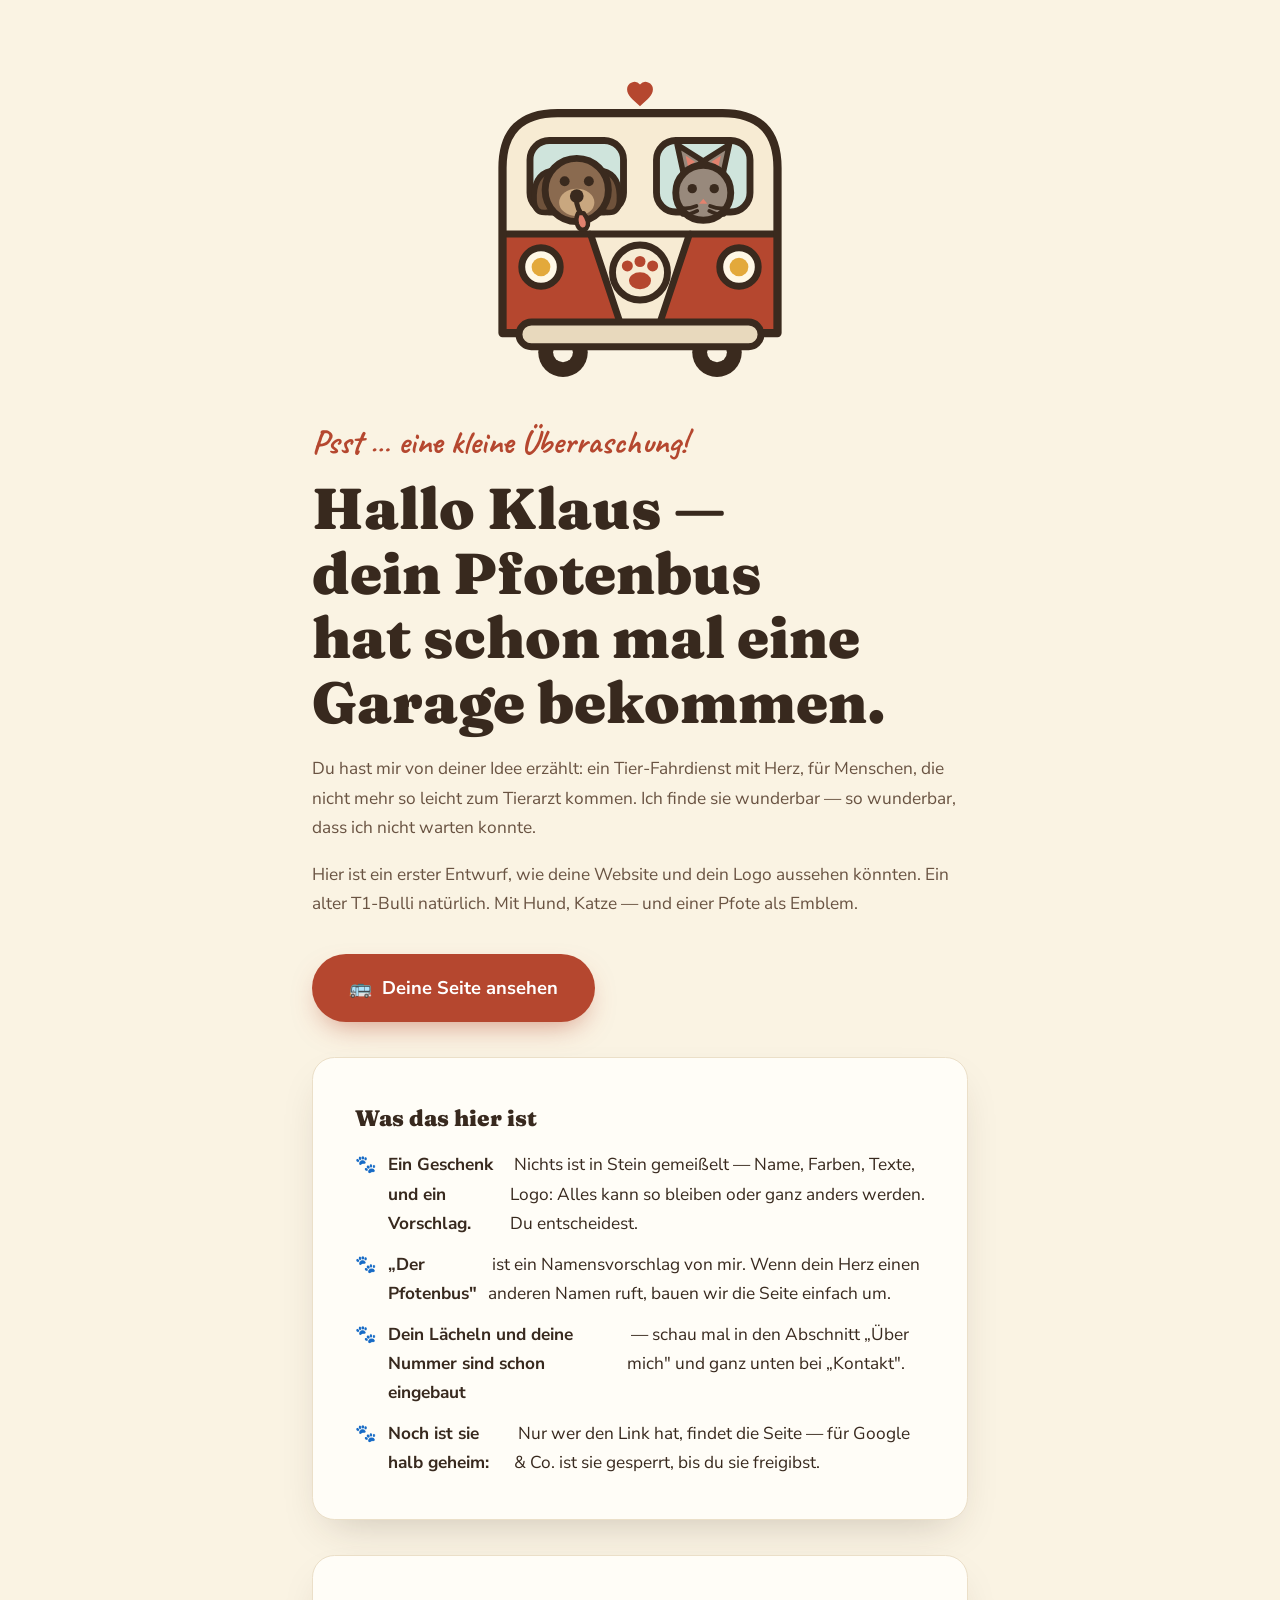
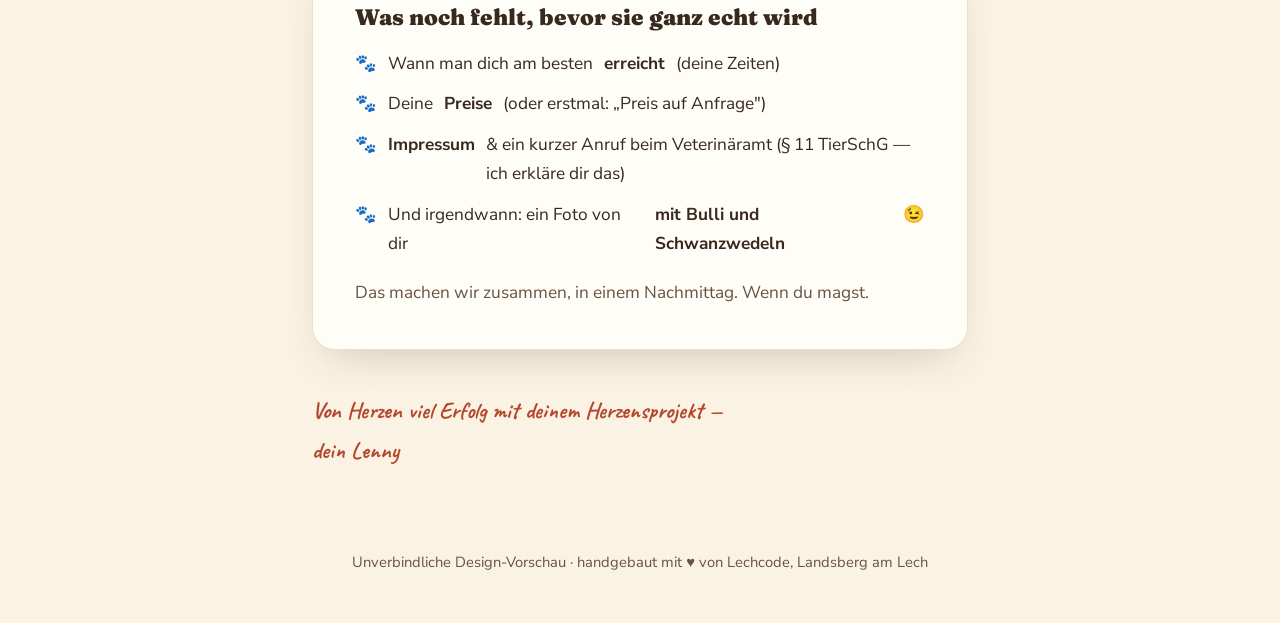
==== vorschau.html @ a1012884 "Der Pfotenbus — Design-Vorschau für Klaus (Geschenk) Tier-Fahrdienst & Betreuung, Niederstotzingen. " ====
<!DOCTYPE html>
<!-- Enthüllungsseite: persönliches Geschenk von Lenny an Klaus (Du-Form, bewusst ohne Verkaufs-Teil) -->
<html lang="de">
<head>
<meta charset="UTF-8">
<meta name="viewport" content="width=device-width, initial-scale=1.0">
<meta name="robots" content="noindex, nofollow">
<title>Eine Überraschung für Klaus 🚌</title>
<meta name="theme-color" content="#B5472F">
<link rel="icon" href="data:image/svg+xml,%3Csvg xmlns='http://www.w3.org/2000/svg' viewBox='0 0 64 64'%3E%3Crect width='64' height='64' rx='14' fill='%23B5472F'/%3E%3Cpath d='M10 31 V21 q0-9 9-9 h26 q9 0 9 9 v10 z' fill='%23FAF3E3'/%3E%3Ccircle cx='18' cy='39' r='5' fill='%23FAF3E3'/%3E%3Ccircle cx='46' cy='39' r='5' fill='%23FAF3E3'/%3E%3C/svg%3E">
<link rel="stylesheet" href="assets/fonts.css">
<style>
:root{--creme:#FAF3E3;--hell:#FFFDF7;--tinte:#38291E;--tinte-soft:#695342;--bulli:#B5472F;--bulli-tief:#93351F;--honig:#E3A93B;--linie:#EBDFC8;--ease:cubic-bezier(.22,.8,.3,1)}
*{margin:0;padding:0;box-sizing:border-box}
body{font-family:'Nunito',-apple-system,sans-serif;background:var(--creme);color:var(--tinte);line-height:1.7;font-size:1.08rem}
.wrap{max-width:720px;margin:0 auto;padding:clamp(2.5rem,8vw,5rem) clamp(1.2rem,5vw,2rem)}
.hand{font-family:'Caveat',cursive;font-size:clamp(1.5rem,1.2rem + 1.6vw,2.1rem);color:var(--bulli)}
h1{font-family:'Fraunces',Georgia,serif;font-weight:900;font-size:clamp(2.2rem,1.6rem + 3.4vw,3.6rem);line-height:1.12;margin:.4rem 0 1.2rem;text-wrap:balance}
p{color:var(--tinte-soft)}
p+p{margin-top:1em}
.card{background:var(--hell);border:1px solid var(--linie);border-radius:1.4rem;box-shadow:0 18px 44px -18px rgba(56,41,30,.25);padding:clamp(1.6rem,5vw,2.6rem);margin-top:2.2rem}
.card h2{font-family:'Fraunces',Georgia,serif;font-size:1.4rem;margin-bottom:.8rem}
.card ul{list-style:none;display:grid;gap:.7rem}
.card li{display:flex;gap:.7rem;align-items:start}
.card li::before{content:"🐾";flex:none}
.btn{display:inline-flex;align-items:center;gap:.6em;background:var(--bulli);color:#fff;font-weight:700;font-size:1.15rem;text-decoration:none;border-radius:99px;padding:1em 2em;margin-top:2.2rem;box-shadow:0 12px 28px -10px rgba(181,71,47,.55);transition:transform .25s var(--ease),background .25s}
.btn:hover{background:var(--bulli-tief);transform:translateY(-2px)}
.ps{margin-top:2.6rem;font-size:.98rem}
.ps .hand{font-size:1.45rem}
svg.bus{display:block;width:min(330px,75vw);margin:0 auto 1.6rem}
:focus-visible{outline:3px solid var(--bulli);outline-offset:3px;border-radius:6px}
footer{text-align:center;padding:0 1.2rem 3rem;font-size:.92rem;color:var(--tinte-soft)}
</style>
</head>
<body>
<main class="wrap">
  <svg class="bus" viewBox="0 0 120 112" role="img" aria-label="Logo-Entwurf: alter Bulli, aus dem ein Hund und eine Katze schauen">
    <path d="M60 9.5 c-2.7-2.3-4.7-3.9-4.7-6.1 a2.7 2.7 0 0 1 4.7-1.8 a2.7 2.7 0 0 1 4.7 1.8 c0 2.2-2 3.8-4.7 6.1z" fill="#B5472F"/>
    <circle cx="32" cy="99" r="9" fill="#3A2A1E"/><circle cx="32" cy="99" r="3.6" fill="#FAF3E3"/>
    <circle cx="88" cy="99" r="9" fill="#3A2A1E"/><circle cx="88" cy="99" r="3.6" fill="#FAF3E3"/>
    <path d="M10 92 V32 Q10 12 30 12 H90 Q110 12 110 32 V92 Z" fill="#B5472F"/>
    <path d="M10 56 V32 Q10 12 30 12 H90 Q110 12 110 32 V56 Z" fill="#F7EBD3"/>
    <path d="M10 56 H42 M78 56 H110" stroke="#3A2A1E" stroke-width="2.5"/>
    <path d="M42 56 H78 L66 92 H54 Z" fill="#F7EBD3" stroke="#3A2A1E" stroke-width="2.5" stroke-linejoin="round"/>
    <rect x="20" y="22" width="34" height="26" rx="7" fill="#CFE4DC" stroke="#3A2A1E" stroke-width="2.5"/>
    <rect x="66" y="22" width="34" height="26" rx="7" fill="#CFE4DC" stroke="#3A2A1E" stroke-width="2.5"/>
    <path d="M27.5 33 q-6.5 1.5 -6 11 q.3 4.5 4.2 4.2 q3.8-.3 3.8-5.5z" fill="#6F523B" stroke="#3A2A1E" stroke-width="2"/>
    <path d="M46.5 33 q6.5 1.5 6 11 q-.3 4.5 -4.2 4.2 q-3.8-.3 -3.8-5.5z" fill="#6F523B" stroke="#3A2A1E" stroke-width="2"/>
    <circle cx="37" cy="40" r="11.5" fill="#8A6A4F" stroke="#3A2A1E" stroke-width="2.5"/>
    <ellipse cx="37" cy="44.5" rx="6.4" ry="5" fill="#C9A77F"/>
    <circle cx="37" cy="42.2" r="2.5" fill="#3A2A1E"/>
    <path d="M37 44.8 q1 4.6 4 5.4" stroke="#3A2A1E" stroke-width="1.8" fill="none" stroke-linecap="round"/>
    <path d="M39.5 48.4 q2.6 3.4 1 5.6 q-2.4 1.4 -3.4-1.6 q-.6-2.2 .4-4z" fill="#E2826E" stroke="#3A2A1E" stroke-width="1.6" stroke-linejoin="round"/>
    <circle cx="32.6" cy="36.8" r="1.8" fill="#3A2A1E"/><circle cx="41.4" cy="36.8" r="1.8" fill="#3A2A1E"/>
    <path d="M76 35 L73.5 23.5 L83 29.5 Z" fill="#98897C" stroke="#3A2A1E" stroke-width="2" stroke-linejoin="round"/>
    <path d="M90 35 L92.5 23.5 L83 29.5 Z" fill="#98897C" stroke="#3A2A1E" stroke-width="2" stroke-linejoin="round"/>
    <path d="M77.5 31.5 L76.6 27.5 L80 29.7 Z" fill="#E2826E"/>
    <path d="M88.5 31.5 L89.4 27.5 L86 29.7 Z" fill="#E2826E"/>
    <circle cx="83" cy="41" r="10" fill="#98897C" stroke="#3A2A1E" stroke-width="2.5"/>
    <circle cx="79" cy="39.5" r="1.7" fill="#3A2A1E"/><circle cx="87" cy="39.5" r="1.7" fill="#3A2A1E"/>
    <path d="M83 43.2 l-1.5 1.8 h3 z" fill="#E2826E"/>
    <path d="M80.5 45.8 q-3.5 1.4 -6 .6 M80.8 47.6 q-3 1.6 -5.4 1.4 M85.5 45.8 q3.5 1.4 6 .6 M85.2 47.6 q3 1.6 5.4 1.4" stroke="#3A2A1E" stroke-width="1.4" fill="none" stroke-linecap="round"/>
    <circle cx="60" cy="70" r="10" fill="#F7EBD3" stroke="#3A2A1E" stroke-width="2.5"/>
    <ellipse cx="60" cy="73" rx="4" ry="3.1" fill="#B5472F"/>
    <circle cx="55.4" cy="67.6" r="2" fill="#B5472F"/><circle cx="60" cy="66" r="2" fill="#B5472F"/><circle cx="64.6" cy="67.6" r="2" fill="#B5472F"/>
    <circle cx="24" cy="68" r="7" fill="#FFF8E6" stroke="#3A2A1E" stroke-width="2.5"/><circle cx="24" cy="68" r="3.4" fill="#E3A93B"/>
    <circle cx="96" cy="68" r="7" fill="#FFF8E6" stroke="#3A2A1E" stroke-width="2.5"/><circle cx="96" cy="68" r="3.4" fill="#E3A93B"/>
    <path d="M10 92 V32 Q10 12 30 12 H90 Q110 12 110 32 V92 Z" fill="none" stroke="#3A2A1E" stroke-width="3" stroke-linejoin="round"/>
    <rect x="16" y="88" width="88" height="9" rx="4.5" fill="#E8D9BD" stroke="#3A2A1E" stroke-width="2.5"/>
  </svg>

  <span class="hand">Psst … eine kleine Überraschung!</span>
  <h1>Hallo Klaus — dein Pfotenbus hat schon mal eine Garage bekommen.</h1>
  <p>Du hast mir von deiner Idee erzählt: ein Tier-Fahrdienst mit Herz, für Menschen, die nicht mehr so leicht zum Tierarzt kommen. Ich finde sie wunderbar — so wunderbar, dass ich nicht warten konnte.</p>
  <p>Hier ist ein erster Entwurf, wie deine Website und dein Logo aussehen könnten. Ein alter T1-Bulli natürlich. Mit Hund, Katze — und einer Pfote als Emblem.</p>

  <a class="btn" href="index.html">🚌 &nbsp;Deine Seite ansehen</a>

  <div class="card">
    <h2>Was das hier ist</h2>
    <ul>
      <li><b>Ein Geschenk und ein Vorschlag.</b>&nbsp;Nichts ist in Stein gemeißelt — Name, Farben, Texte, Logo: Alles kann so bleiben oder ganz anders werden. Du entscheidest.</li>
      <li><b>„Der Pfotenbus"</b>&nbsp;ist ein Namensvorschlag von mir. Wenn dein Herz einen anderen Namen ruft, bauen wir die Seite einfach um.</li>
      <li><b>Dein Lächeln und deine Nummer sind schon eingebaut</b>&nbsp;— schau mal in den Abschnitt „Über mich" und ganz unten bei „Kontakt".</li>
      <li><b>Noch ist sie halb geheim:</b>&nbsp;Nur wer den Link hat, findet die Seite — für Google &amp; Co. ist sie gesperrt, bis du sie freigibst.</li>
    </ul>
  </div>

  <div class="card">
    <h2>Was noch fehlt, bevor sie ganz echt wird</h2>
    <ul>
      <li>Wann man dich am besten <b>erreicht</b> (deine Zeiten)</li>
      <li>Deine <b>Preise</b> (oder erstmal: „Preis auf Anfrage")</li>
      <li><b>Impressum</b> &amp; ein kurzer Anruf beim Veterinäramt (§ 11 TierSchG — ich erkläre dir das)</li>
      <li>Und irgendwann: ein Foto von dir <b>mit Bulli und Schwanzwedeln</b> 😉</li>
    </ul>
    <p style="margin-top:1.2rem">Das machen wir zusammen, in einem Nachmittag. Wenn du magst.</p>
  </div>

  <p class="ps"><span class="hand">Von Herzen viel Erfolg mit deinem Herzensprojekt —<br>dein Lenny</span></p>
</main>
<footer>Unverbindliche Design-Vorschau · handgebaut mit ♥ von Lechcode, Landsberg am Lech</footer>
</body>
</html>
---- assets/fonts.css ----
/* ============================================================
   PFOTENBUS · lokal gehostete Schriften (latin-Subset, OFL)
   DSGVO: keine Verbindung zu Google/Drittservern.
   4 Dateien, ~97 KB gesamt — Budget eingehalten.
   ============================================================ */

/* — Fraunces (Display, warm & charaktervoll) — */
@font-face{font-family:'Fraunces';font-style:normal;font-weight:900;font-display:swap;src:url(fonts/fraunces-900.woff2) format('woff2');}

/* — Nunito (Fließtext, rund & sehr gut lesbar — seniorenfreundlich) — */
@font-face{font-family:'Nunito';font-style:normal;font-weight:400;font-display:swap;src:url(fonts/nunito-400.woff2) format('woff2');}
@font-face{font-family:'Nunito';font-style:normal;font-weight:700;font-display:swap;src:url(fonts/nunito-700.woff2) format('woff2');}

/* — Caveat (Handschrift-Akzent) — */
@font-face{font-family:'Caveat';font-style:normal;font-weight:700;font-display:swap;src:url(fonts/caveat-700.woff2) format('woff2');}
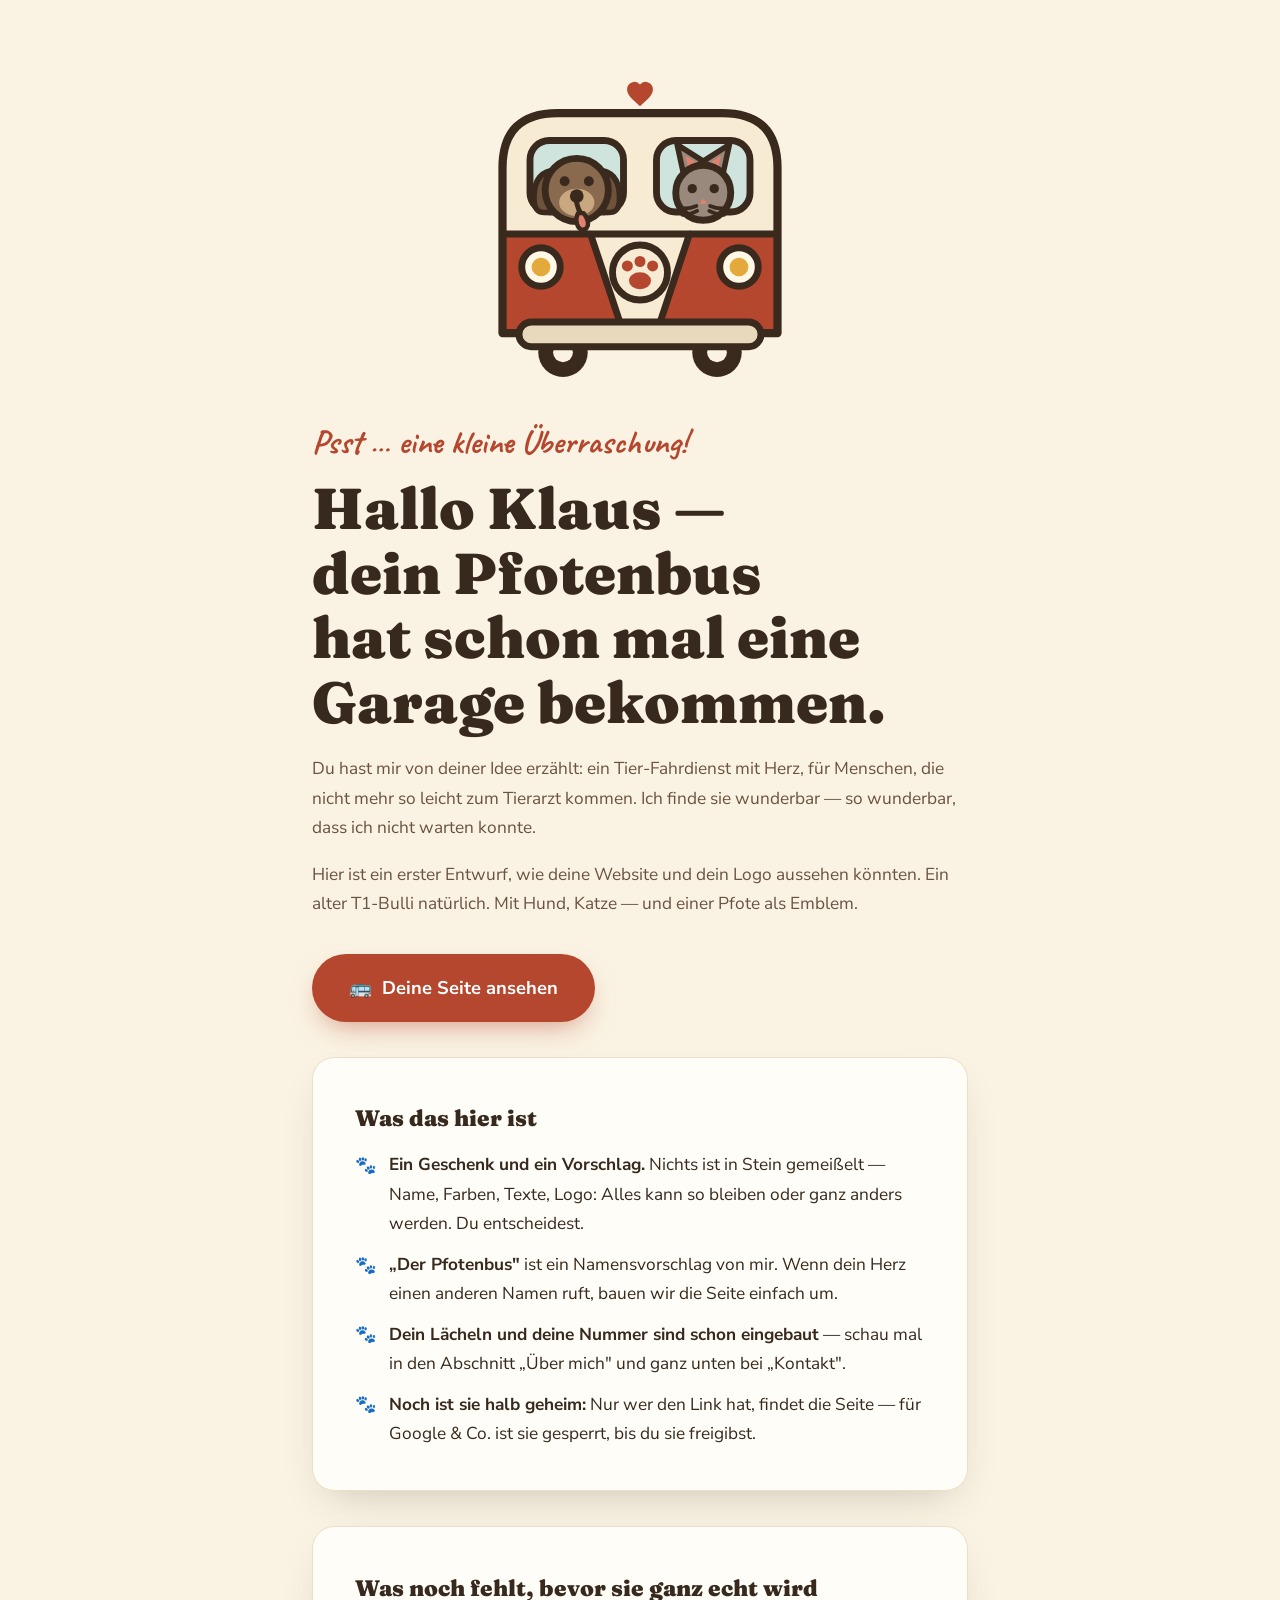
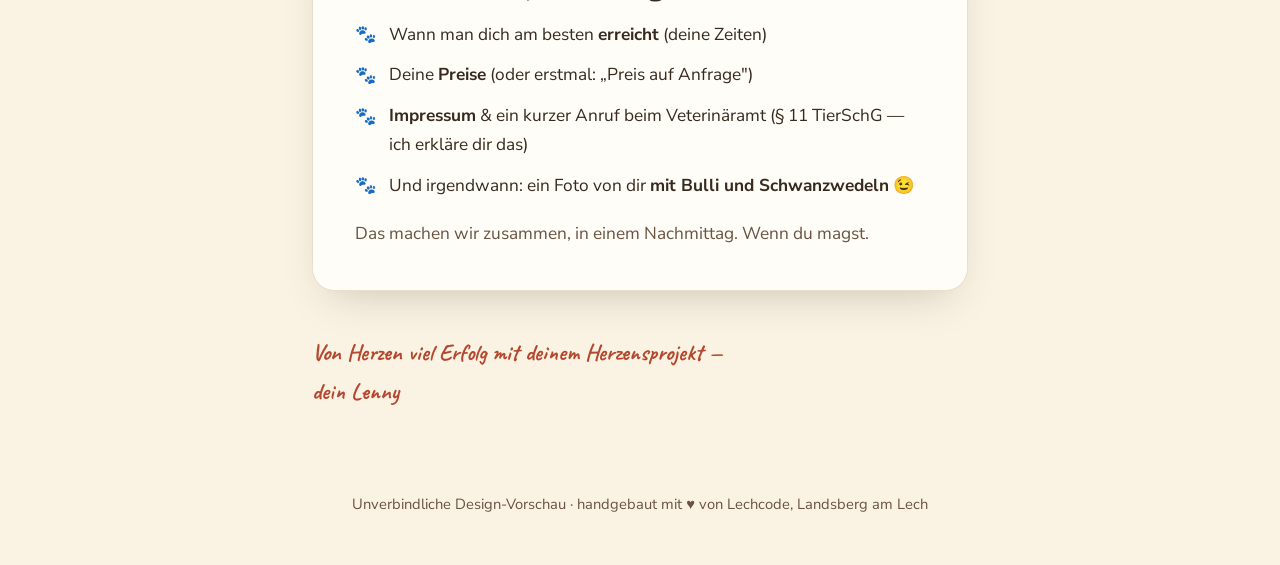
==== commit a60f7430: "vorschau: Listenpunkte als Block mit Pfoten-Marker (Flex zerlegte den Text) Co-Authored-By: Claude F" ====
--- a/vorschau.html
+++ b/vorschau.html
@@ -21,8 +21,8 @@
 .card{background:var(--hell);border:1px solid var(--linie);border-radius:1.4rem;box-shadow:0 18px 44px -18px rgba(56,41,30,.25);padding:clamp(1.6rem,5vw,2.6rem);margin-top:2.2rem}
 .card h2{font-family:'Fraunces',Georgia,serif;font-size:1.4rem;margin-bottom:.8rem}
 .card ul{list-style:none;display:grid;gap:.7rem}
-.card li{display:flex;gap:.7rem;align-items:start}
-.card li::before{content:"🐾";flex:none}
+.card li{position:relative;padding-left:2em}
+.card li::before{content:"🐾";position:absolute;left:0;top:.05em}
 .btn{display:inline-flex;align-items:center;gap:.6em;background:var(--bulli);color:#fff;font-weight:700;font-size:1.15rem;text-decoration:none;border-radius:99px;padding:1em 2em;margin-top:2.2rem;box-shadow:0 12px 28px -10px rgba(181,71,47,.55);transition:transform .25s var(--ease),background .25s}
 .btn:hover{background:var(--bulli-tief);transform:translateY(-2px)}
 .ps{margin-top:2.6rem;font-size:.98rem}
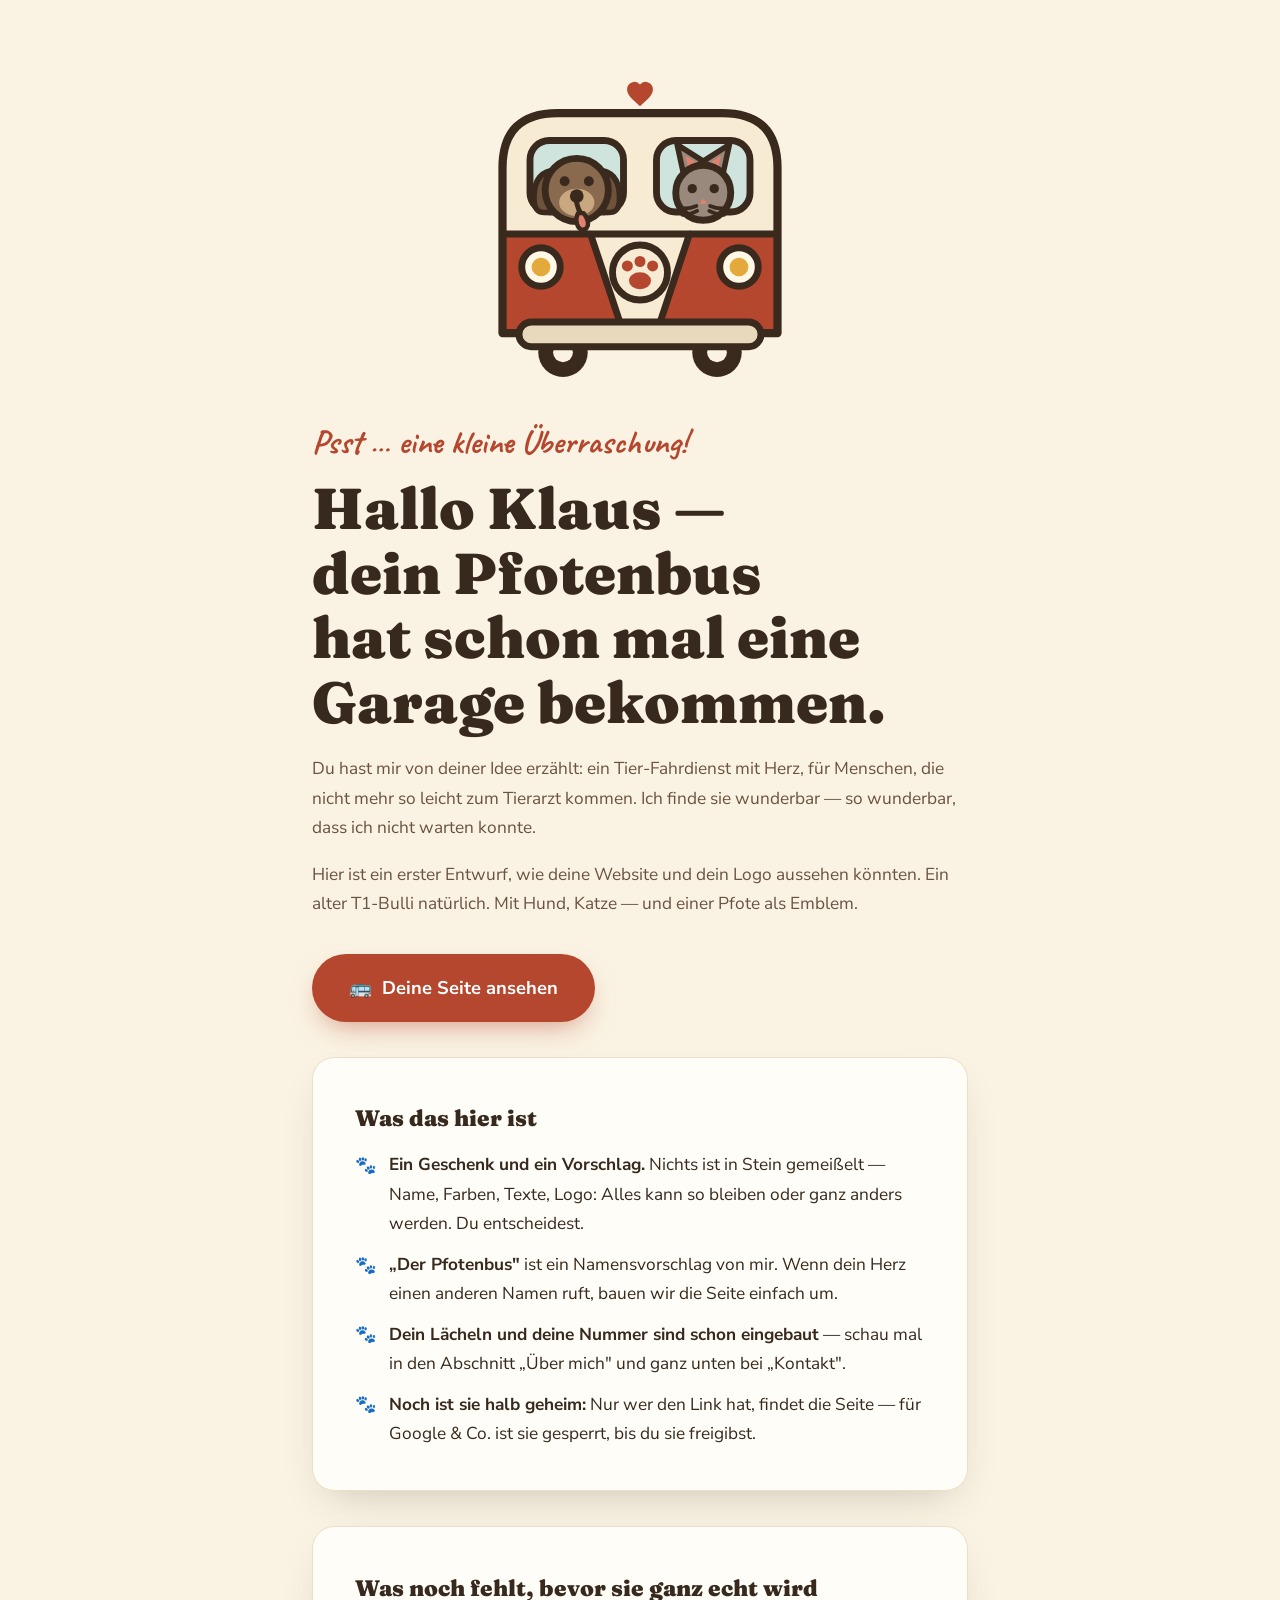
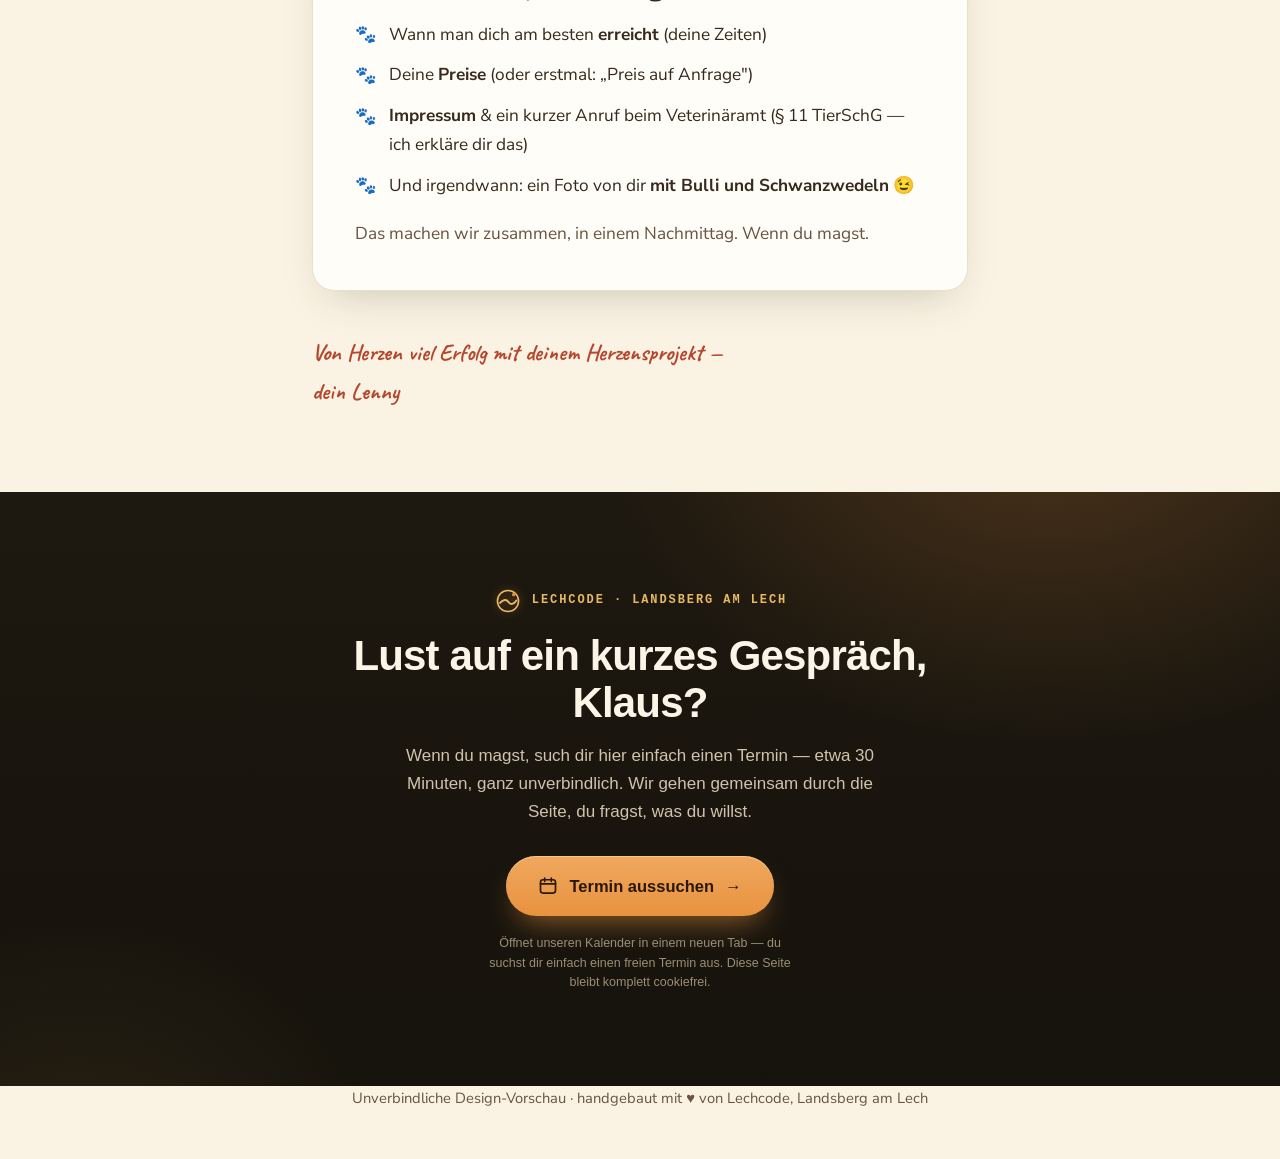
==== commit 3dd4334a: "Termin-Buchungsband (cookiefrei) vor dem Footer — direkter Kalender-Link zu Michaels 30-Min-Termin" ====
--- a/vorschau.html
+++ b/vorschau.html
@@ -30,6 +30,23 @@
 svg.bus{display:block;width:min(330px,75vw);margin:0 auto 1.6rem}
 :focus-visible{outline:3px solid var(--bulli);outline-offset:3px;border-radius:6px}
 footer{text-align:center;padding:0 1.2rem 3rem;font-size:.92rem;color:var(--tinte-soft)}
+  /* Lechcode · Termin-Buchung (cookiefrei) */
+  .lcbook{background:radial-gradient(58vmax 42vmax at 82% -12%,rgba(232,146,63,.22),transparent 60%),radial-gradient(46vmax 40vmax at 6% 120%,rgba(231,185,100,.10),transparent 56%),linear-gradient(180deg,#1d1810,#16130c);color:#f4ecdc;text-align:center;padding:clamp(54px,8vw,94px) clamp(20px,5vw,32px);font-family:"Space Grotesk","Inter",-apple-system,"Segoe UI",Roboto,Helvetica,Arial,sans-serif;}
+  .lcbook *{box-sizing:border-box;}
+  .lcbook-in{width:min(600px,100%);margin-inline:auto;}
+  .lcbook-eyebrow{display:inline-flex;align-items:center;gap:9px;font-family:ui-monospace,"JetBrains Mono","SF Mono",Menlo,monospace;font-size:12px;font-weight:600;letter-spacing:.16em;text-transform:uppercase;color:#e7b964;margin-bottom:16px;}
+  .lcbook-mark{width:30px;height:30px;flex:none;filter:drop-shadow(0 0 5px rgba(232,146,63,.45));}
+  .lcbook-h{font-family:inherit;font-weight:700;font-size:clamp(27px,4vw,42px);line-height:1.12;letter-spacing:-.02em;color:#fbf5e8;margin:0;}
+  .lcbook-p{font-family:inherit;font-size:clamp(15px,.5vw + 14px,17px);line-height:1.66;color:#cfc3ac;max-width:50ch;margin:16px auto 0;}
+  .lcbook-btn{display:inline-flex;align-items:center;justify-content:center;gap:11px;margin-top:30px;text-decoration:none;cursor:pointer;border:0;background:linear-gradient(180deg,#f0a85e,#e8923f);color:#2a1808;font-family:inherit;font-weight:700;font-size:16.5px;padding:16px 32px;border-radius:999px;min-height:52px;box-shadow:inset 0 1px 0 rgba(255,220,170,.55),0 16px 30px -12px rgba(232,146,63,.6);transition:transform .26s cubic-bezier(.22,.61,.36,1),box-shadow .26s;}
+  .lcbook-btn:hover{transform:translateY(-2px);box-shadow:inset 0 1px 0 rgba(255,220,170,.55),0 22px 40px -14px rgba(232,146,63,.72);}
+  .lcbook-btn:active{transform:translateY(0);}
+  .lcbook-btn:focus-visible{outline:none;box-shadow:0 0 0 3px #16130c,0 0 0 6px rgba(232,146,63,.65);}
+  .lcbook-btn svg{width:20px;height:20px;flex:none;}
+  .lcbook-arr{transition:transform .25s cubic-bezier(.22,.61,.36,1);}
+  .lcbook-btn:hover .lcbook-arr{transform:translateX(4px);}
+  .lcbook-note{font-family:inherit;font-size:12.5px;line-height:1.55;color:#9a8e76;max-width:46ch;margin:18px auto 0;}
+  @media (prefers-reduced-motion:reduce){.lcbook-btn,.lcbook-arr{transition:none;}}
 </style>
 </head>
 <body>
@@ -99,6 +116,23 @@
 
   <p class="ps"><span class="hand">Von Herzen viel Erfolg mit deinem Herzensprojekt —<br>dein Lenny</span></p>
 </main>
+<section class="lcbook" aria-labelledby="lcbook-h">
+  <div class="lcbook-in">
+    <span class="lcbook-eyebrow">
+      <svg class="lcbook-mark" viewBox="0 0 64 64" fill="none" aria-hidden="true"><circle cx="32" cy="32" r="22.5" stroke="#e7b964" stroke-width="3.4"/><path d="M15 36 C22 28 29 28 33 34 C37 40 44 40 50 31" stroke="#e7b964" stroke-width="4.2" stroke-linecap="round" stroke-linejoin="round"/><circle cx="44" cy="18.5" r="3.4" fill="#e8923f"/></svg>
+      Lechcode · Landsberg am Lech
+    </span>
+    <h2 class="lcbook-h" id="lcbook-h">Lust auf ein kurzes Gespräch, Klaus?</h2>
+    <p class="lcbook-p">Wenn du magst, such dir hier einfach einen Termin — etwa 30 Minuten, ganz unverbindlich. Wir gehen gemeinsam durch die Seite, du fragst, was du willst.</p>
+    <a class="lcbook-btn" href="https://calendar.google.com/calendar/appointments/schedules/AcZssZ1vusFYCV6O45i109a0J5ruEFtWCT7iFsq5t4Mb2KvQmNhdkMtlddml9dx5V2jButjV2SUGapFg?gv=true" target="_blank" rel="noopener noreferrer">
+      <svg viewBox="0 0 24 24" fill="none" aria-hidden="true"><rect x="3" y="4.5" width="18" height="16" rx="3" stroke="#2a1808" stroke-width="2"/><path d="M3 9.5h18M8 2.5v4M16 2.5v4" stroke="#2a1808" stroke-width="2" stroke-linecap="round"/></svg>
+      Termin aussuchen
+      <span class="lcbook-arr" aria-hidden="true">→</span>
+    </a>
+    <p class="lcbook-note">Öffnet unseren Kalender in einem neuen Tab — du suchst dir einfach einen freien Termin aus. Diese Seite bleibt komplett cookiefrei.</p>
+  </div>
+</section>
+
 <footer>Unverbindliche Design-Vorschau · handgebaut mit ♥ von Lechcode, Landsberg am Lech</footer>
 </body>
 </html>
